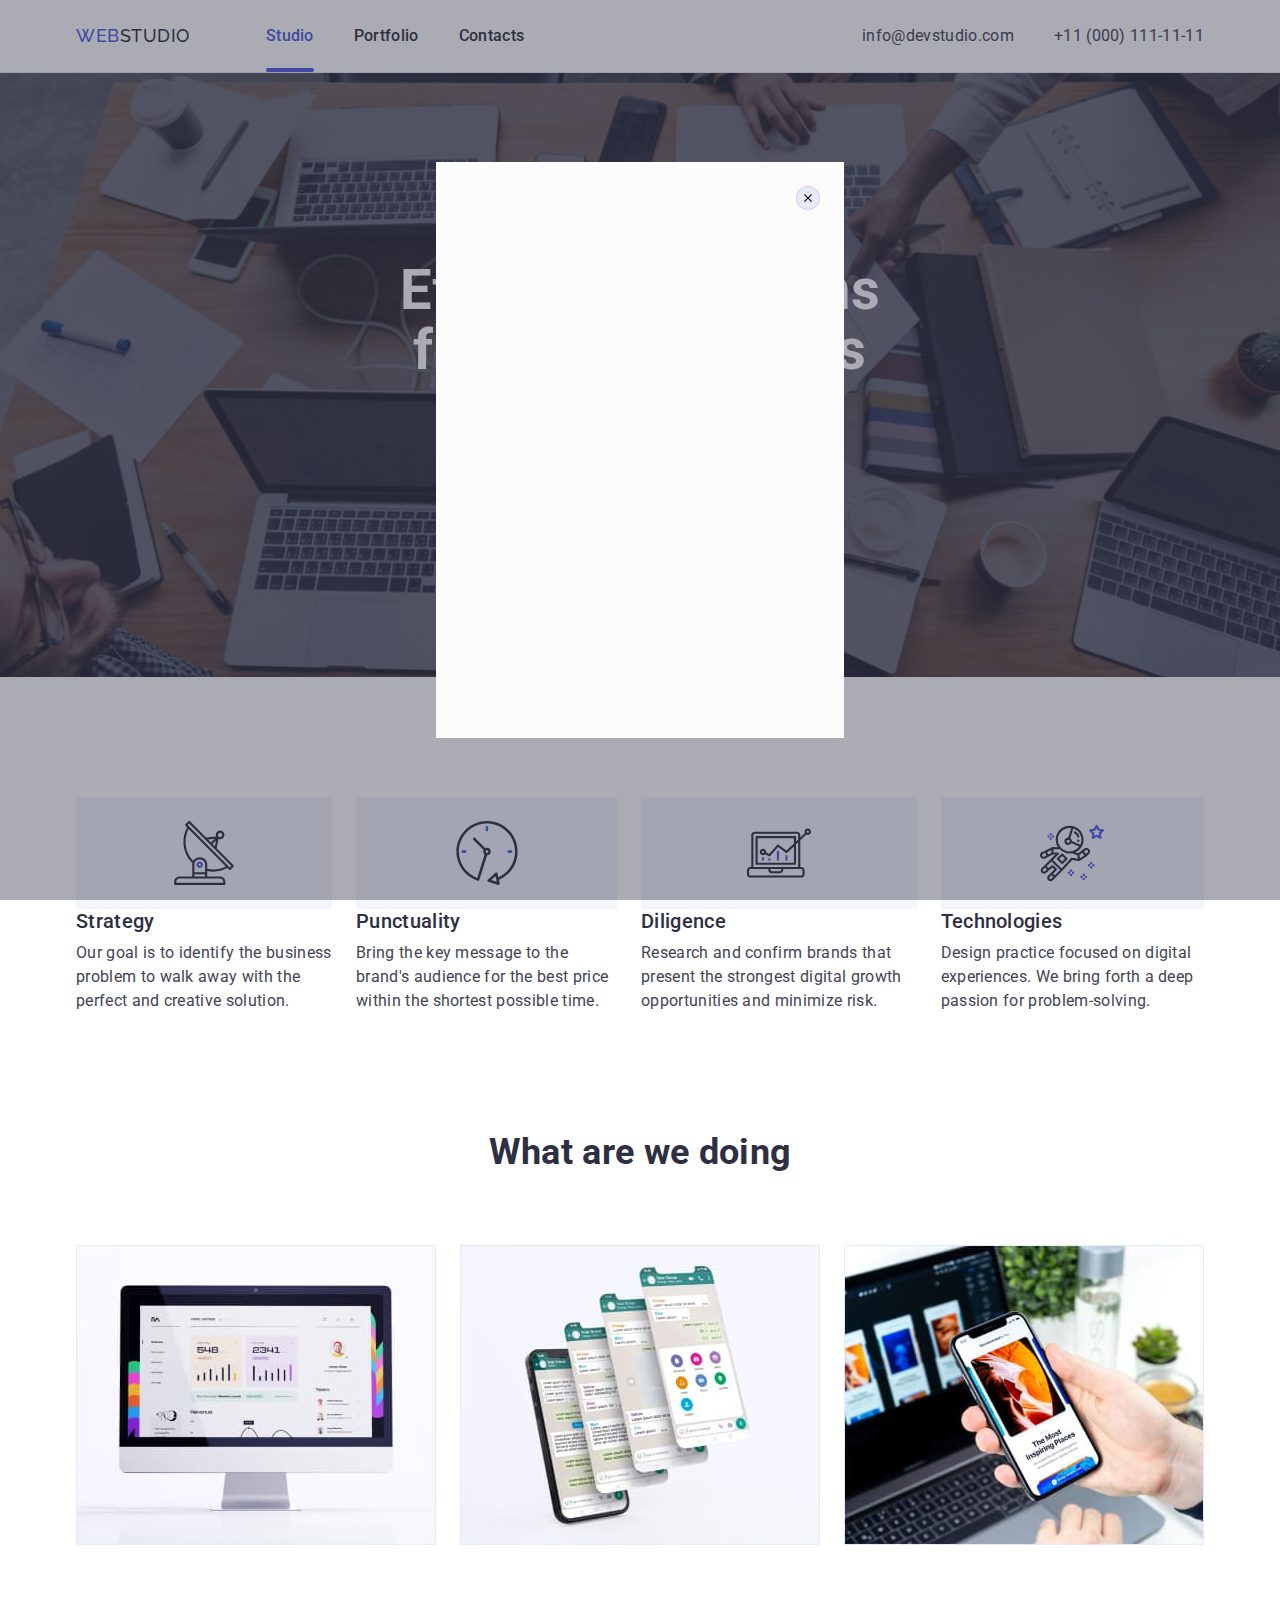
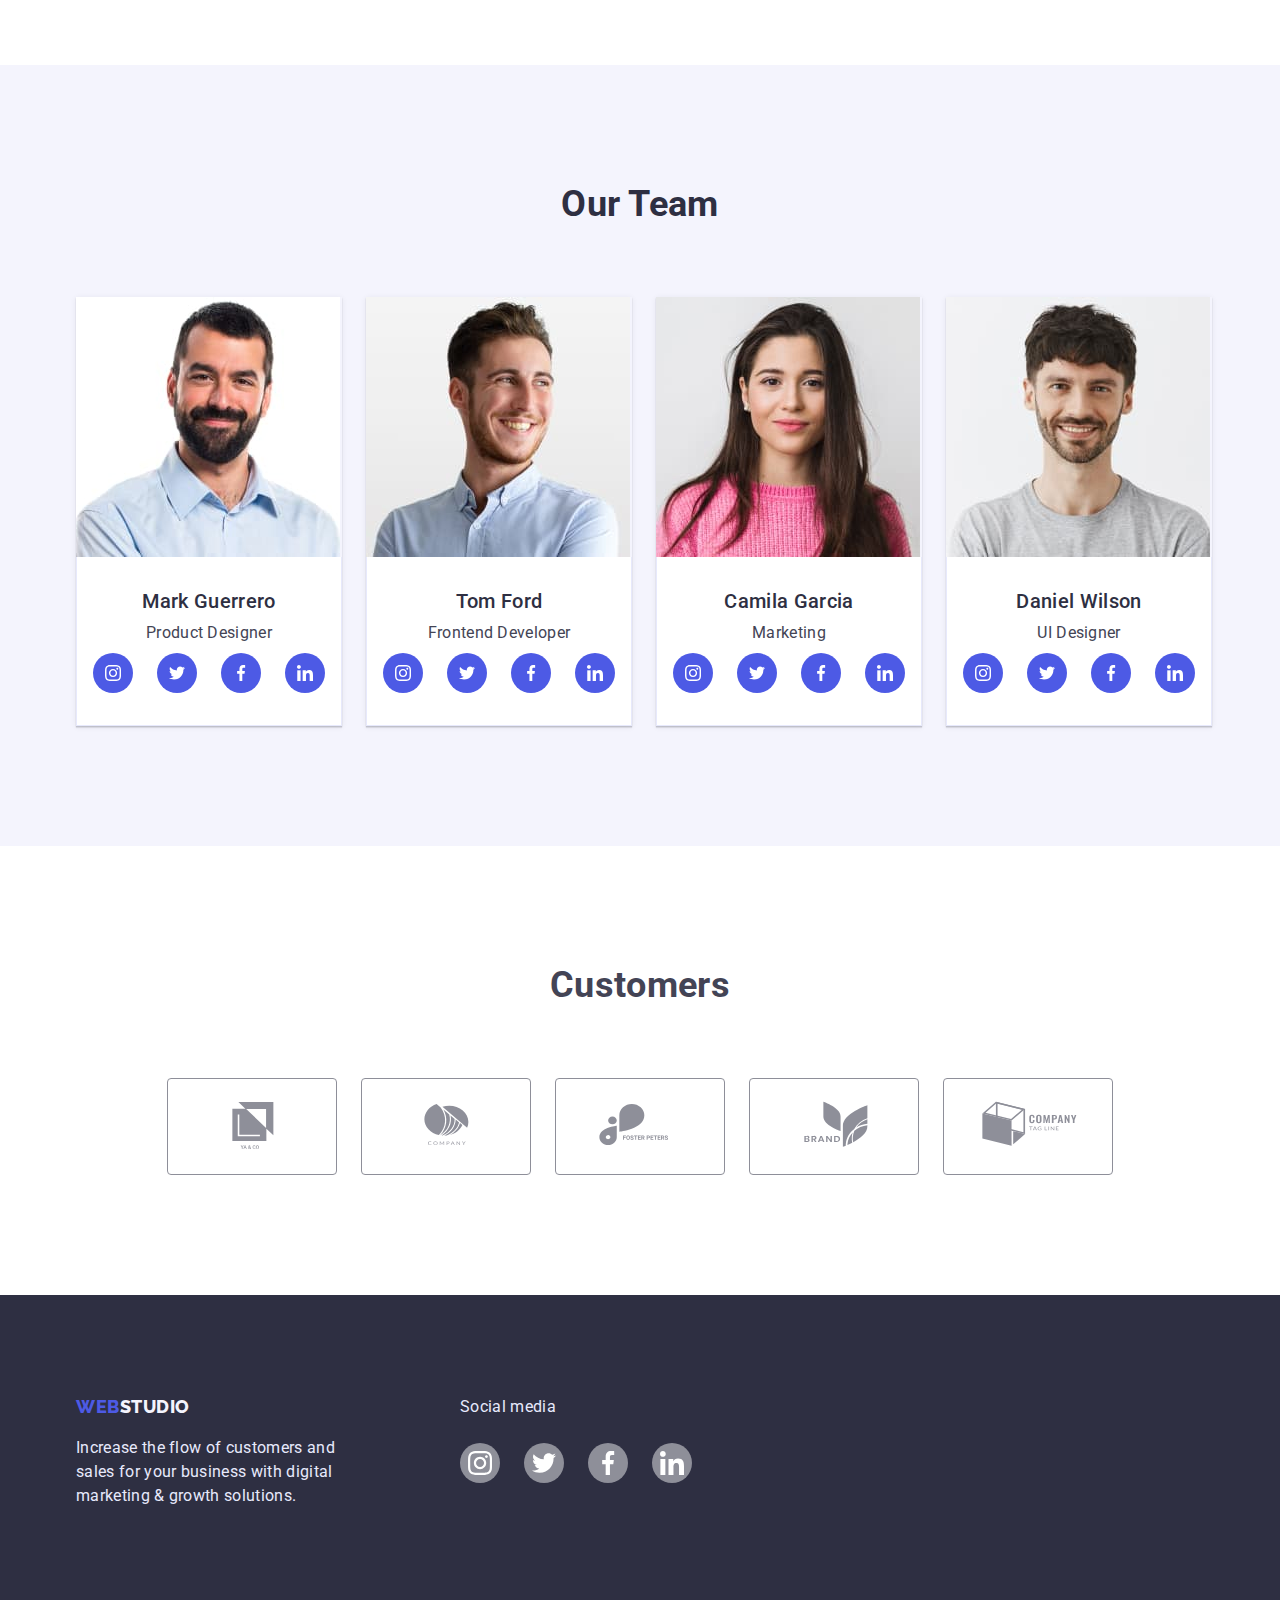
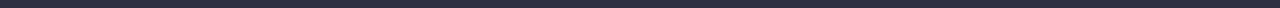
==== index.html @ e722dc57 "Д.з.5" ====
<!DOCTYPE html>
<html lang="en">
  <head>
    <meta charset="UTF-8" />
    <meta http-equiv="X-UA-Compatible" content="IE=edge" />
    <meta name="viewport" content="width=device-width, initial-scale=1.0" />
    <title>WEBSTUDIO</title>
    <link rel="preconnect" href="https://fonts.googleapis.com" />
    <link rel="preconnect" href="https://fonts.gstatic.com" crossorigin />
    <link
      href="https://fonts.googleapis.com/css2?family=Raleway:wght@800&family=Roboto:wght@400;500;700;900&display=swap"
      rel="stylesheet"
    />
    <link
      rel="stylesheet"
      href="https://cdn.jsdelivr.net/npm/modern-normalize@1.1.0/modern-normalize.min.css"
    />
    <link rel="stylesheet" href="./css/styles.css" />
  </head>
  <body>

    <!-- Шапка сайту -->
    <header class="page-header">
      <!-- Навігація -->
      <div class="container page-header-container">
        <nav class="site-nav">
          <a href="./index.html" class="logo link"
            ><span class="part-logo">Web</span>Studio</a
          >
          <ul class="nav list">
            <li class="nav-item">
              <a class="nav-link link studio-page" href="./index.html">Studio</a>
            </li>
            <li class="nav-item">
              <a class="nav-link link" href="./portfolio.html">Portfolio</a>
            </li>
            <li class="nav-item"><a class="link" href="">Contacts</a></li>
          </ul>
        </nav>
        <!-- Котактні данні -->
        <address class="contacts">
          <ul class="cont list">
            <li class="cont-item">
              <a class="cont-link link mail" href="mailto:info@devstudio.com"
                >info@devstudio.com</a
              >
            </li>
            <li class="cont-item">
              <a class="cont-link link" href="tel:+110001111111"
                >+11 (000) 111-11-11</a
              >
            </li>
          </ul>
        </address>
      </div>
    </header>
    <main>

      <!-- Секця герой -->
      <section class="hero">
        <div class="container">
          <h1 class="primary-title">Effective Solutions for Your Business</h1>
          <button type="button" class="order-button" data-modal-open>Order Service</button>
        </div>
      </section>

      <!-- Перелік переваг -->
      <section class="preference section">
        <div class="container">
          <h2 class="section-title ghost">Preference</h2>
          <ul class="pref-list list">
            <li class="pref-item">
              <div class="icon">
                <svg width="64" height="64">
                  <use href="./images/icons.svg#antenna"></use>
                </svg>
              </div>
              <h3 class="item-title">Strategy</h3>
              <p class="text">
                Our goal is to identify the business problem to walk away with
                the perfect and creative solution.
              </p>
            </li>
            <li class="pref-item">
              <div class="icon">
                <svg width="64" height="64">
                  <use href="./images/icons.svg#clock"></use>
                </svg>
              </div>
              <h3 class="item-title">Punctuality</h3>
              <p class="text">
                Bring the key message to the brand's audience for the best price
                within the shortest possible time.
              </p>
            </li>
            <li class="pref-item">
              <div class="icon">
                <svg width="64" height="64">
                  <use href="./images/icons.svg#diagram"></use>
                </svg>
              </div>
              <h3 class="item-title">Diligence</h3>
              <p class="text">
                Research and confirm brands that present the strongest digital
                growth opportunities and minimize risk.
              </p>
            </li>
            <li class="pref-item">
              <div class="icon">
                <svg width="64" height="64">
                  <use href="./images/icons.svg#astronaut"></use>
                </svg>
              </div>
              <h3 class="item-title">Technologies</h3>
              <p class="text">
                Design practice focused on digital experiences. We bring forth a
                deep passion for problem-solving.
              </p>
            </li>
          </ul>
        </div>
      </section>

      <!-- Наші проекти -->
      <section class="projects section">
        <div class="container">
          <h2 class="section-title">What are we doing</h2>
          <ul class="proj-list list">
            <li class="proj-item">
              <img
                class="proj-img"
                src="./images/our_works/rectangle71.jpg"
                alt="tablet"
                width="360"
              />
            </li>
            <li class="proj-item">
              <img
                class="proj-img"
                src="./images/our_works/rectangle71-1.jpg"
                alt="smartphone"
                width="360"
              />
            </li>
            <li class="proj-item">
              <img
                class="proj-img"
                src="./images/our_works/rectangle71-2.jpg"
                alt="notebook_and_smartphone"
                width="360"
              />
            </li>
          </ul>
        </div>
      </section>

      <!-- Члени команди -->
      <section class="team section">
        <div class="container">
          <h2 class="section-title">Our Team</h2>
          <ul class="team-list list">
            <li class="team-member">
              <img src="./images/team/img.jpg" alt="man" width="264" />
              <div class="photo-team-decor">
                <h3 class="item-title">Mark Guerrero</h3>
                <p class="text">Product Designer</p>
                <ul class="soc-list list">
                  <li><a class="soc-link" href=""
                  ><svg class="soc-icon" width="16" height="16">
                    <use href="./images/icons.svg#instagram"></use></svg
                ></a></li>
                  <li><a class="soc-link" href=""
                  ><svg class="soc-icon" width="16" height="16">
                    <use href="./images/icons.svg#twitter"></use></svg
                ></a></li>
                  <li><a class="soc-link" href=""
                  ><svg class="soc-icon" width="16" height="16">
                    <use href="./images/icons.svg#facebook"></use></svg
                ></a></li>
                  <li><a class="soc-link" href=""
                  ><svg class="soc-icon" width="16" height="16">
                    <use href="./images/icons.svg#linkedin"></use></svg
                ></a></li>
                </ul>
              </div>
            </li>
            <li class="team-member">
              <img src="./images/team/img1.jpg" alt="man" width="264" />
              <div class="photo-team-decor">
                <h3 class="item-title">Tom Ford</h3>
                <p class="text">Frontend Developer</p>
               <ul class="soc-list list">
                  <li><a class="soc-link" href=""
                  ><svg class="soc-icon" width="16" height="16">
                    <use href="./images/icons.svg#instagram"></use></svg
                ></a></li>
                  <li><a class="soc-link" href=""
                  ><svg class="soc-icon" width="16" height="16">
                    <use href="./images/icons.svg#twitter"></use></svg
                ></a></li>
                  <li><a class="soc-link" href=""
                  ><svg class="soc-icon" width="16" height="16">
                    <use href="./images/icons.svg#facebook"></use></svg
                ></a></li>
                  <li><a class="soc-link" href=""
                  ><svg class="soc-icon" width="16" height="16">
                    <use href="./images/icons.svg#linkedin"></use></svg
                ></a></li>
                </ul>
              </div>
            </li>
            <li class="team-member">
              <img src="./images/team/img2.jpg" alt="woman" width="264" />
              <div class="photo-team-decor">
                <h3 class="item-title">Camila Garcia</h3>
                <p class="text">Marketing</p>
                <ul class="soc-list list">
                  <li><a class="soc-link" href=""
                  ><svg class="soc-icon" width="16" height="16">
                    <use href="./images/icons.svg#instagram"></use></svg
                ></a></li>
                  <li><a class="soc-link" href=""
                  ><svg class="soc-icon" width="16" height="16">
                    <use href="./images/icons.svg#twitter"></use></svg
                ></a></li>
                  <li><a class="soc-link" href=""
                  ><svg class="soc-icon" width="16" height="16">
                    <use href="./images/icons.svg#facebook"></use></svg
                ></a></li>
                  <li><a class="soc-link" href=""
                  ><svg class="soc-icon" width="16" height="16">
                    <use href="./images/icons.svg#linkedin"></use></svg
                ></a></li>
                </ul>
              </div>
            </li>
            <li class="team-member">
              <img src="./images/team/img3.jpg" alt="man" width="264" />
              <div class="photo-team-decor">
                <h3 class="item-title">Daniel Wilson</h3>
                <p class="text">UI Designer</p> 
                <ul class="soc-list list">
                  <li><a class="soc-link" href=""
                  ><svg class="soc-icon" width="16" height="16">
                    <use href="./images/icons.svg#instagram"></use></svg
                ></a></li>
                  <li><a class="soc-link" href=""
                  ><svg class="soc-icon" width="16" height="16">
                    <use href="./images/icons.svg#twitter"></use></svg
                ></a></li>
                  <li><a class="soc-link" href=""
                  ><svg class="soc-icon" width="16" height="16">
                    <use href="./images/icons.svg#facebook"></use></svg
                ></a></li>
                  <li><a class="soc-link" href=""
                  ><svg class="soc-icon" width="16" height="16">
                    <use href="./images/icons.svg#linkedin"></use></svg
                ></a></li>
                </ul>
              </div>
            </li>
          </ul>
        </div>
      </section>
    </main>

    <!-- Клієнти -->
    <section class="customers section">
      <div class="container"><h2 class="customers-title">Customers</h2>
      <ul class="customers-list list">
        <li class="customers-item"><a class="customers-link" href=""
            ><svg class="customers-logo"  width="104" height="56">
              <use href="./images/icons.svg#Logo-one"></use></svg
          ></a></li>
                    <li class="customers-item"><a class="customers-link" href=""
            ><svg class="customers-logo" width="104" height="56">
              <use href="./images/icons.svg#Logo-three"></use></svg
          ></a></li>
            <li class="customers-item"><a class="customers-link" href=""
            ><svg class="customers-logo" width="104" height="56">
              <use href="./images/icons.svg#Logo-four"></use></svg
          ></a></li><li class="customers-item"><a class="customers-link" href=""
            ><svg class="customers-logo"  width="104" height="56">
              <use href="./images/icons.svg#Logo-five"></use></svg
          ></a></li>
            <li class="customers-item"><a class="customers-link" href=""
            ><svg class="customers-logo" width="104" height="56">
              <use href="./images/icons.svg#Logo-six"></use></svg
          ></a></li>
                  </ul></div>
          </section>

    <!-- Підвал -->
    <footer class="page-footer">
      <div class="container footer-conteiner">
        <div class="footer-logo">
          <a href="./index.html" class="logo link"
            ><span class="part-logo">Web</span>Studio</a
          >
          <p class="text-footer">
            Increase the flow of customers and sales for your business with
            digital marketing & growth solutions.
          </p>
        </div>
        <div class="soc-media">
          <p class="soc-media-text">Social media</p>
          <ul class="soc-media-list list">
            <li class="soc-media-item"><a class="cos-media-link" href=""
            ><svg class="soc-icon"  width="24" height="24">
              <use href="./images/icons.svg#instagram"></use></svg
          ></a></li>
            <li class="soc-media-item"><a class="cos-media-link" href=""
            ><svg class="soc-icon" width="24" height="24">
              <use href="./images/icons.svg#twitter"></use></svg
          ></a></li>
            <li class="soc-media-item"><a class="cos-media-link" href=""
            ><svg class="soc-icon" width="24" height="24">
              <use href="./images/icons.svg#facebook"></use></svg
          ></a></li>
            <li class="soc-media-item"><a class="cos-media-link" href=""
            ><svg class="soc-icon" width="24" height="24">
              <use href="./images/icons.svg#linkedin"></use></svg
          ></a></li>
          </ul>
        </div>
      </footer>
       <div class="backdrop" data-modal>
        <div class="modal">
          <button type="button" class="modal-close" data-modal-close><svg class="modal-close-icon" width="8" height="8">
            <use href="./images/icons.svg#icon-close"></use>
          </svg></button>
        </div>
       </div>
       <script src="./js/modal.js"></script>
  </body>
</html>
---- css/styles.css ----
/*! =========== ЗАГАЛЬНІ СТИЛІ ========== */
*,
*::before,
*::after {
    box-sizing: border-box;
}

h1,
h2,
h3,
h4,
p {
    margin-top: 0;
    margin-bottom: 0;
}

ul,
ol {
    margin-top: 0;
    margin-bottom: 0;
    padding-left: 0;
}

address {
    font-style: normal;
}

button {
    cursor: pointer;
}

img {
    display: block;
}

:root {
    --primery-brand-color: #4D5AE5;
    --pressed-state-color: #404BBF;
    --dark-color: #2E2F42;
    --succes-color: #31D0AA;
    --text-color: #434455;
    --subtle-text-color: #8E8F99;
    --accent-color: #E7E9FC;
    --light-color: #F4F4FD;
    --modal-overlay-color: #2E2F42;
    --hero-background-color: #2E2F42;
    --primery-bcg-color: #FFFFFF;
    --card-set-gap: 24px
}

.list {
    list-style: none;
}

.link {
    text-decoration: none;
}

body {
    background-color: var(--primery-bcg-color);
    color: var(--text-color);
    font-family: 'Roboto', sans-serif;
    font-size: 16px;
    line-height: 1.5;
    letter-spacing: 0.02em;
}

.section-title {
    color: var(--dark-color);
    font-weight: 700;
    font-size: 36px;
    line-height: 1.11;
    text-align: center;
    margin-bottom: 72px;
}

.item-title {
    color: var(--dark-color);
    font-weight: 500;
    font-size: 20px;
    line-height: 1.2;
    margin-bottom: 8px;
}

.container {
    width: 1158px;
    padding-left: 15px;
    padding-right: 15px;
    margin-left: auto;
    margin-right: auto;
}



/**!=========== СТИЛІ ДЛЯ index.html ========== */
/** =========== ШАПКА САЙТУ ========== */

.page-header {
    border-bottom: 1px solid var(--accent-color);
}

.page-header-container,
.site-nav,
.nav,
.cont.list {
    display: flex;
    align-items: center;
}

.page-header-container {
    justify-content: space-between;
    padding-top: var(--card-set-gap);
    padding-bottom: var(--card-set-gap);
}

.mail,
.nav-item:not(:last-child) {
    margin-right: 40px;
}


.logo {
    font-family: 'Raleway', sans-serif;
    color: var(--dark-color);
    text-transform: uppercase;
    font-weight: 800;
    font-size: 18px;
    line-height: 1.33;
    letter-spacing: 0.03em;
    margin-right: 76px;
    transition: color 250ms cubic-bezier(0.4, 0, 0.2, 1);
}

.logo:hover,
.logo:focus {
    color: var(--pressed-state-color);
}

.part-logo {
    color: var(--primery-brand-color);
    transition: color 250ms cubic-bezier(0.4, 0, 0.2, 1);
}

.part-logo:hover,
.part-logo:focus {
    color: var(--dark-color);
}

/* =========== НАВІГАЦІЯ ========== */
.site-nav .link {
    color: var(--dark-color);
    font-weight: 500;
    transition: color 250ms cubic-bezier(0.4, 0, 0.2, 1);
}

.site-nav .link:hover,
.site-nav .link:focus,
.contacts .link:hover,
.contacts .link:focus {
    color: var(--pressed-state-color);
}

.studio-page[href="./index.html"] {
    color: var(--primery-brand-color);
}


.studio-page[href="./index.html"]::after {
    content: "";
    display: block;
    width: 48px;
    height: 4px;
    border-radius: 2px;
    background-color: var(--primery-brand-color);
    position: absolute;
    margin-top: 20px;
}

/* =========== КОНТАКТНІ ДАННІ ========== */
.contacts .link {
    color: var(--text-color);
    transition: color 250ms cubic-bezier(0.4, 0, 0.2, 1);
}


/* !=========== ОСНОВНИЙ КОНТЕНТ ========== */

/** =========== СЕКЦІЯ ГЕРОЙ ========== */
.hero {
    text-align: center;
    background-color: var(--hero-background-color);
    padding-top: 188px;
    padding-bottom: 188px;

    background-image: linear-gradient(rgba(46, 47, 66, 0.7), rgba(46, 47, 66, 0.7)),
        url(../images/people-office.jpg);
    background-size: cover;
    max-width: 1440px;
    margin: 0 auto;
}

.primary-title {
    color: var(--primery-bcg-color);
    font-weight: 700;
    font-size: 56px;
    line-height: 1.071;
    text-align: center;
    margin: 0 auto 48px;
    width: 496px;

}

.order-button {
    display: inline-block;
    padding: 16px 32px;
    min-width: 170px;
    border-radius: 4px;
    background-color: var(--primery-brand-color);
    border: 2px solid transparent;

    text-align: center;
    color: var(--primery-bcg-color);
    font-family: 'Roboto', sans-serif;
    font-weight: 500;
    font-size: 16px;
    line-height: 1.5;

    transition: background-color 250ms cubic-bezier(0.4, 0, 0.2, 1);

}

.order-button:hover,
.order-button:focus {
    background-color: var(--pressed-state-color);
}

/** =========== ПЕРЕЛІК ПЕРЕВАГ ========== */
.section {
    padding-top: 120px;
    padding-bottom: 120px;
}

.preference {
    padding-bottom: 0;
}

.ghost {
    position: absolute;
    width: 1px;
    height: 1px;
    margin: -1px;
    border: 0;
    padding: 0;
    white-space: nowrap;
    clip-path: inset(100%);
    clip: rect(0 0 0 0);
    overflow: hidden;
}

.pref-list {
    display: flex;

}

.pref-item:not(:last-child) {
    margin-right: var(--card-set-gap);
}

.icon {
    display: flex;
    justify-content: center;
    background-color: var(--light-color);
    padding-top: 24px;
    padding-bottom: 24px;
    fill: var(--dark-color);
}

/* .pref-item::before {
    content: "";
    display: block;
    height: 112px;
    background-color: var(--light-color);
    background-size: contain;
    background-repeat: no-repeat;
    background-position: center;
}

.pref-item:nth-child(1)::before {
    background-image: url(../images/icons-ni/icon-antenna.svg);
}

.pref-item:nth-child(2)::before {
    background-image: url(../images/icons-ni/Icon-clock.svg);
}

.pref-item:nth-child(3)::before {
    background-image: url(../images/icons-ni/Icon-pc.svg);
}

.pref-item:nth-child(4)::before {
    background-image: url(../images/icons-ni/Icon-cosmo.svg);
} */

/** =========== НАШІ ПРОЕКТИ ==========  */
.proj-list {
    display: flex;
}

.proj-item:not(:last-child) {
    margin-right: var(--card-set-gap);
}

/** =========== ЧЛЕНИ КОМАНДИ ========== */
.team-list {
    display: flex;
    text-align-last: center;
}

.team-member:not(:last-child) {
    margin-right: var(--card-set-gap);
}

.team {
    background-color: var(--light-color);
}

.team-member {
    box-shadow: 0px 1px 6px rgba(46, 47, 66, 0.08), 0px 1px 1px rgba(46, 47, 66, 0.16), 0px 2px 1px rgba(46, 47, 66, 0.08);
}

.photo-team-decor {
    color: var(--text-color);
    border: 1px solid var(--accent-color);
    border-top: none;
    padding: 32px 16px;
    background-color: var(--primery-bcg-color);
}

.soc-list {
    margin-top: 8px;
    display: flex;
    gap: 24px;
    /* justify-content: center; */
}

.soc-link {
    display: flex;
    width: 40px;
    height: 40px;
    border-radius: 50%;
    background-color: var(--primery-brand-color);
    justify-content: center;
    align-items: center;
    transition: background-color 250ms cubic-bezier(0.4, 0, 0.2, 1);
}

.soc-link:hover,
.soc-link:focus {
    background-color: var(--pressed-state-color);

}

.soc-icon {
    fill: var(--primery-bcg-color);
}

/** =========== Клієнти ========== */
.customers {
    text-align: center;
}

.customers-title {
    font-weight: 700;
    font-size: 36px;
    line-height: 1.11;
}

.customers-list {
    display: flex;
    gap: var(--card-set-gap);
    justify-content: center;
    margin-top: 72px;
}

.customers-link {
    display: block;
    border: 1px solid var(--subtle-text-color);
    border-radius: 4px;
    fill: var(--subtle-text-color);
    padding: 16px 32px;

    transition: fill 250ms cubic-bezier(0.4, 0, 0.2, 1),
        border-color 250ms cubic-bezier(0.4, 0, 0.2, 1);
}

.customers-link:hover,
.customers-link:focus {
    fill: var(--pressed-state-color);
    border-color: var(--pressed-state-color);
}


/*! =========== ПІДВАЛ ========== */
.page-footer {
    background-color: var(--modal-overlay-color);
    color: var(--accent-color);
    padding-top: 100px;
    padding-bottom: 100px;
}

.footer-conteiner {
    display: flex;
}

.page-footer .part-logo,
.page-footer .link {
    transition: color 250ms cubic-bezier(0.4, 0, 0.2, 1);
}

.page-footer .link,
.page-footer .part-logo:hover,
.page-footer .part-logo:focus {
    color: var(--light-color);
}

.page-footer .link:hover,
.page-footer .link:focus {
    color: var(--primery-brand-color);
}

.text-footer {
    margin-top: 16px;
    width: 264px;
}

.soc-media {
    display: inline-block;
    margin-left: 120px;
}

.soc-media-text {
    margin-bottom: 24px;
}

.soc-media-list {
    display: flex;
    gap: 24px;
}


.cos-media-link {
    display: flex;
    width: 40px;
    height: 40px;
    border-radius: 50%;
    background-color: var(--subtle-text-color);
    justify-content: center;
    align-items: center;

    transition: background-color 250ms cubic-bezier(0.4, 0, 0.2, 1);
}

.cos-media-link:hover,
.cos-media-link:focus {
    background-color: var(--succes-color);
}

/* .footer-logo {margin-left: ;} */

/**! =========== СТИЛІ ДЛЯ portfolio.html ========= */
/** ========== Список можливостей ========= */
.portfolio-page[href="./portfolio.html"] {
    color: var(--primery-brand-color);
}

.portfolio-page[href="./portfolio.html"]::after {
    content: "";
    display: block;
    width: 66px;
    height: 4px;
    border-radius: 2px;
    background-color: var(--primery-brand-color);
    position: absolute;
    margin-top: 20px;
}

.capability {
    padding-top: 96px;
    padding-bottom: 120px;
}

.cap-list {
    display: flex;
    margin-bottom: 72px;
    justify-content: center;
}

.cap-filter:not(:last-child) {
    margin-right: var(--card-set-gap);
}

.portfolio-list {
    font-family: 'Roboto', sans-serif;
    font-size: 16px;
    line-height: 1.5;
    letter-spacing: 0.02em;

    display: flex;
    flex-wrap: wrap;
    /* margin-left: calc(-1 * var(--card-set-gap));
    margin-top: calc(-2 * var(--card-set-gap)); */
    row-gap: calc(2*var(--card-set-gap));
    column-gap: var(--card-set-gap);
}

.portfolio-item {
    /* flex-basis: calc(100%/ 3 - var(--card-set-gap)); */
    /* margin-left: var(--card-set-gap);
    margin-top: calc(2 * var(--card-set-gap)); */
    flex-basis: calc(100%-(2*var(--card-set-gap))/3);
    /* flex-basis: calc(100%/3 - var(--card-set-gap)); */

    transition: box-shadow 250ms cubic-bezier(0.4, 0, 0.2, 1);
}

.portfolio-item:hover {
    box-shadow: 0px 1px 6px rgba(46, 47, 66, 0.08), 0px 1px 1px rgba(46, 47, 66, 0.16), 0px 2px 1px rgba(46, 47, 66, 0.08);
}

.photo-decor {
    color: var(--text-color);
    border: 1px solid var(--accent-color);
    border-top: none;
    padding: 32px;
    background-color: var(--primery-bcg-color);
}

.filter-button {
    width: 112px;
    height: 48px;

    background-color: var(--light-color);
    color: var(--primery-brand-color);
    font-family: 'Roboto', sans-serif;
    font-weight: 500;
    font-size: 16px;
    line-height: 1.5;
    letter-spacing: 0.04em;

    border: 1px solid var(--accent-color);
    border-radius: 4px;

    transition: background-color 250ms cubic-bezier(0.4, 0, 0.2, 1),
        color 250ms cubic-bezier(0.4, 0, 0.2, 1),
        box-shadow 250ms cubic-bezier(0.4, 0, 0.2, 1);
}

.filter-button:hover,
.filter-button:focus {
    background-color: var(--pressed-state-color);
    color: var(--primery-bcg-color);
    box-shadow: 0px 3px 1px rgba(0, 0, 0, 0.1), 0px 2px 1px rgba(0, 0, 0, 0.08), 0px 2px 2px rgba(0, 0, 0, 0.12);
}

.card-overlay {
    position: relative;
    overflow: hidden;

}

.overlay {
    font-family: 'Roboto';
    font-size: 16px;
    line-height: 1.5;
    letter-spacing: 0.02em;
    color: var(--light-color);

    padding-top: 40px;
    padding-left: 32px;
    padding-right: 32px;
    background-color: var(--primery-brand-color);

    display: inline-block;
    position: absolute;
    top: 0;
    left: 0;
    width: 100%;
    height: 100%;
    overflow: auto;
    transform: translate(0, 100%);
    transition: transform 250ms cubic-bezier(0.4, 0, 0.2, 1);
}

.card-link:hover .overlay,
.card-link:focus .overlay {
    transform: translate(0, 0);
}

/*! ============ Модальне вікно =========== */
.backdrop {
    position: fixed;
    top: 0;
    left: 0;
    width: 100%;
    height: 100%;
    background-color: rgba(46, 47, 66, 0.4);
    z-index: 150;
    transition: visibility 250ms cubic-bezier(0.4, 0, 0.2, 1),
        opacity 800ms cubic-bezier(0.4, 0, 0.2, 1);
}

.backdrop.is-hidden {
    visibility: hidden;
    opacity: 0;
    pointer-events: none;
}

.modal {
    position: absolute;
    width: 408px;
    height: 576px;
    background-color: #fcfcfc;
    top: 50%;
    left: 50%;
    transform: translate(-50%, -50%);

}

.modal-close {
    position: absolute;
    top: 24px;
    right: 24px;
    display: flex;
    justify-content: center;
    align-items: center;
    width: 24px;
    height: 24px;
    border: 1px solid rgba(0, 0, 0, 0.1);
    border-radius: 50%;
    background-color: #E7E9FC;
    transition: background-color 250ms cubic-bezier(0.4, 0, 0.2, 1);
    transition: fill 250ms cubic-bezier(0.4, 0, 0.2, 1);
}


.modal-close:hover,
.modal-close:focus {
    fill: var(--primery-bcg-color);
    background-color: var(--pressed-state-color);
}
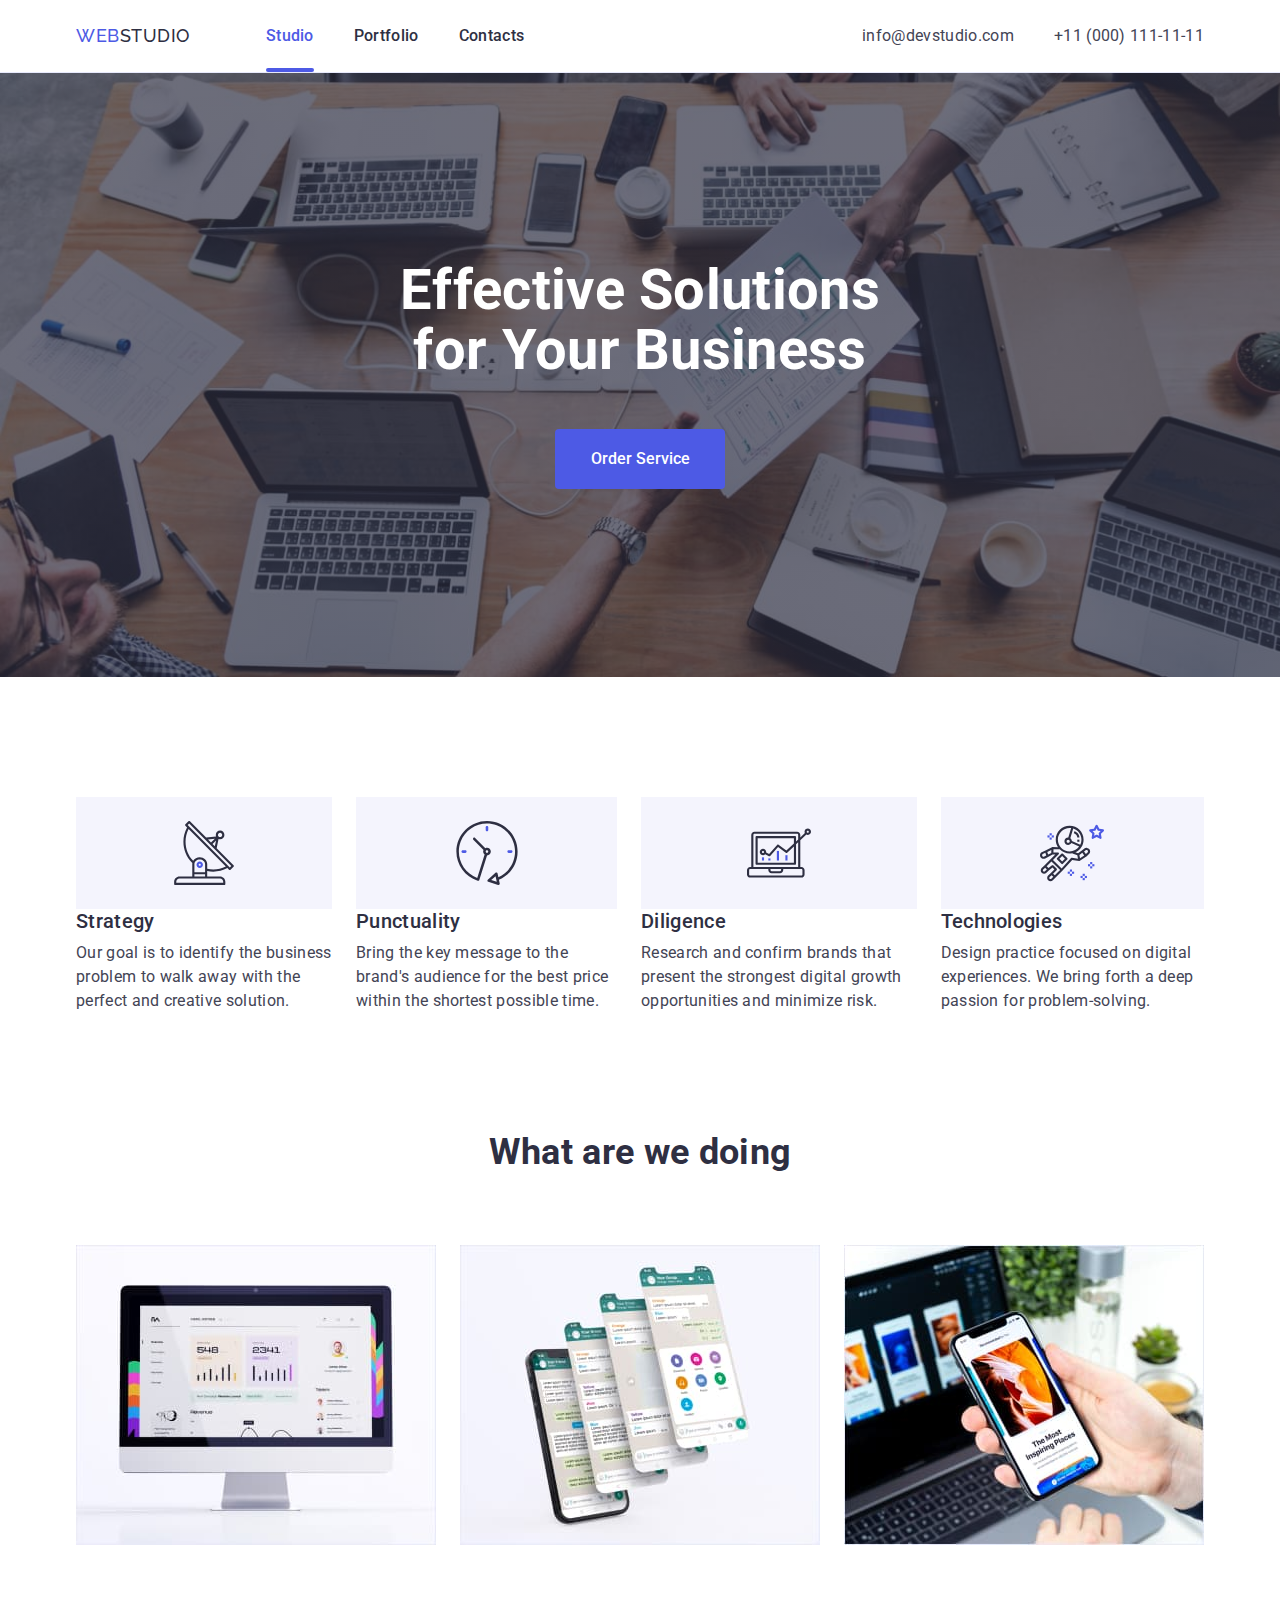
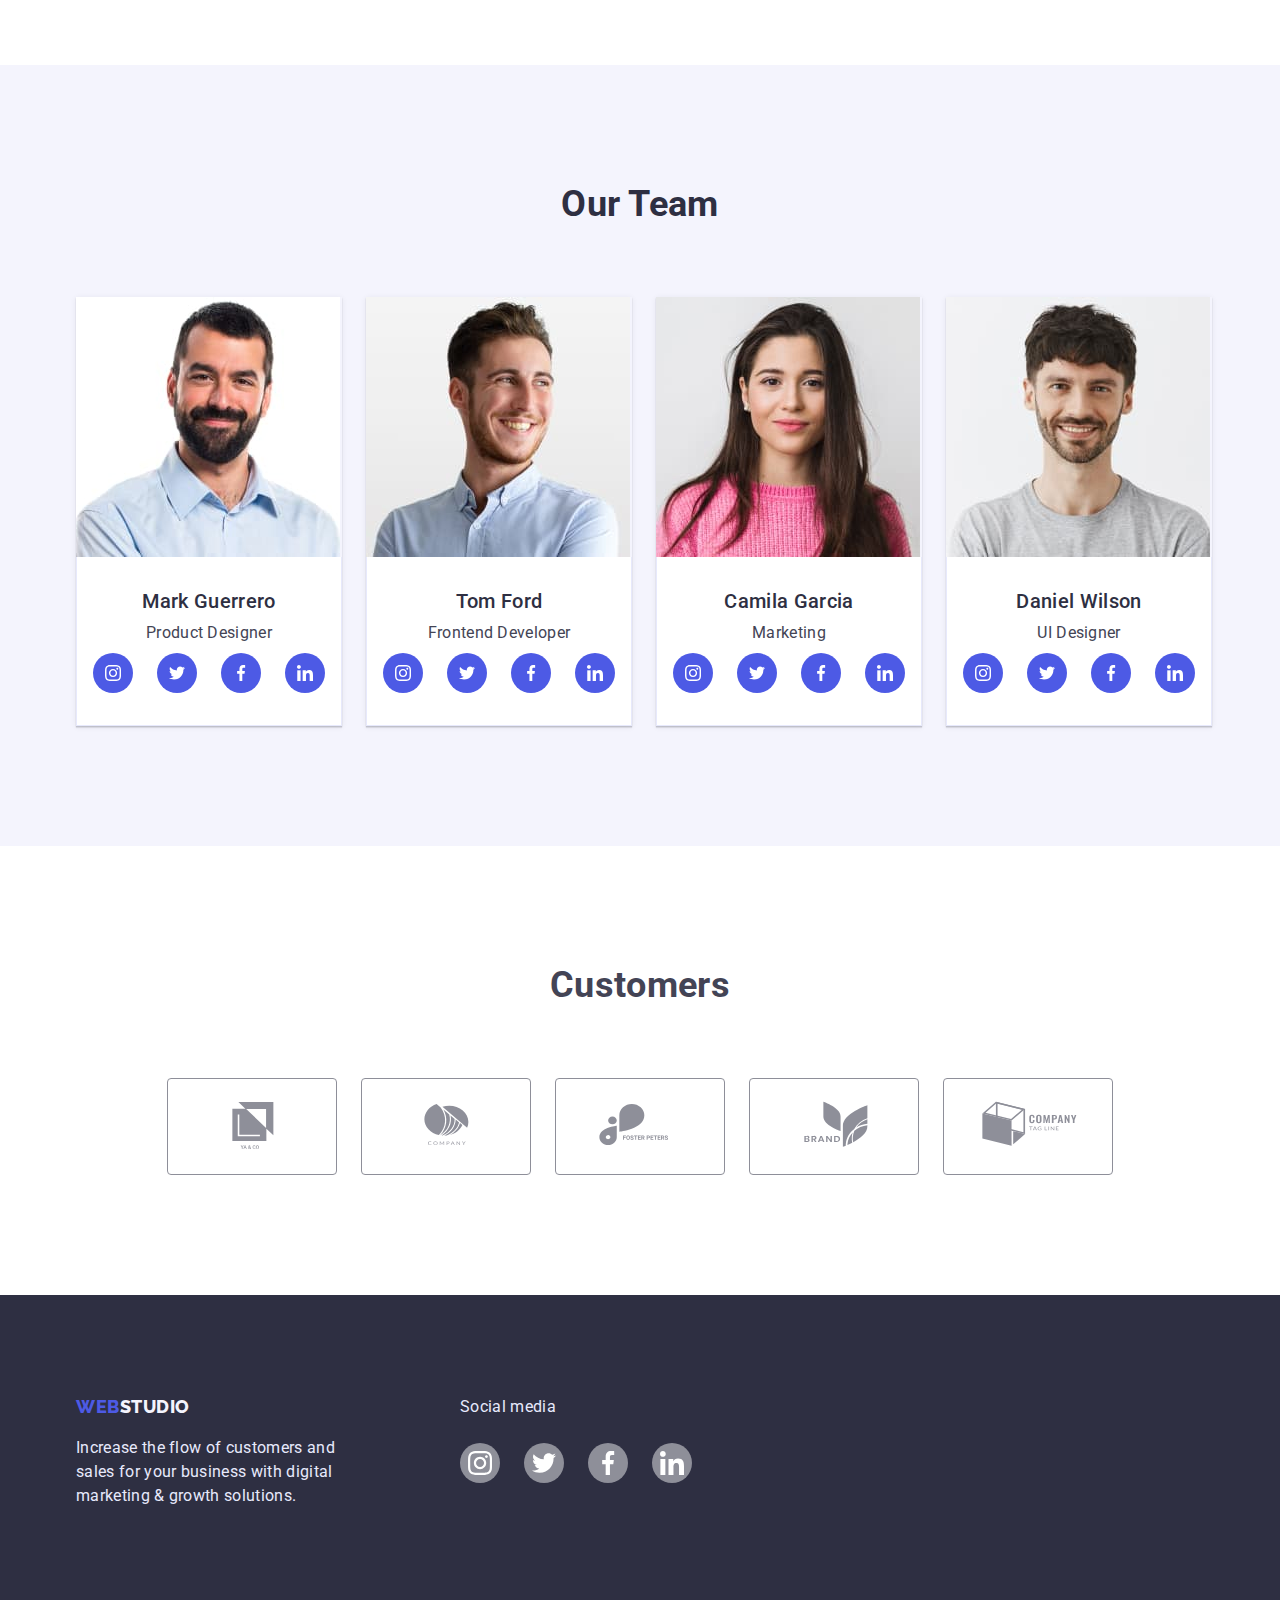
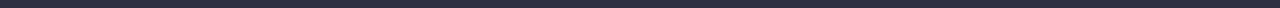
==== commit 9faf5409: "Д.З.5.1" ====
--- a/index.html
+++ b/index.html
@@ -324,7 +324,7 @@
           </ul>
         </div>
       </footer>
-       <div class="backdrop" data-modal>
+       <div class="backdrop is-hidden" data-modal>
         <div class="modal">
           <button type="button" class="modal-close" data-modal-close><svg class="modal-close-icon" width="8" height="8">
             <use href="./images/icons.svg#icon-close"></use>
--- a/css/styles.css
+++ b/css/styles.css
@@ -607,7 +607,9 @@
     z-index: 150;
     transition: visibility 250ms cubic-bezier(0.4, 0, 0.2, 1),
         opacity 800ms cubic-bezier(0.4, 0, 0.2, 1);
-}
+
+}
+
 
 .backdrop.is-hidden {
     visibility: hidden;
@@ -623,8 +625,12 @@
     top: 50%;
     left: 50%;
     transform: translate(-50%, -50%);
-
-}
+    /* transition: translate 800ms linear, */
+}
+
+/* .is-hidden>.modal {
+    transform: translate(0, 0);
+} */
 
 .modal-close {
     position: absolute;
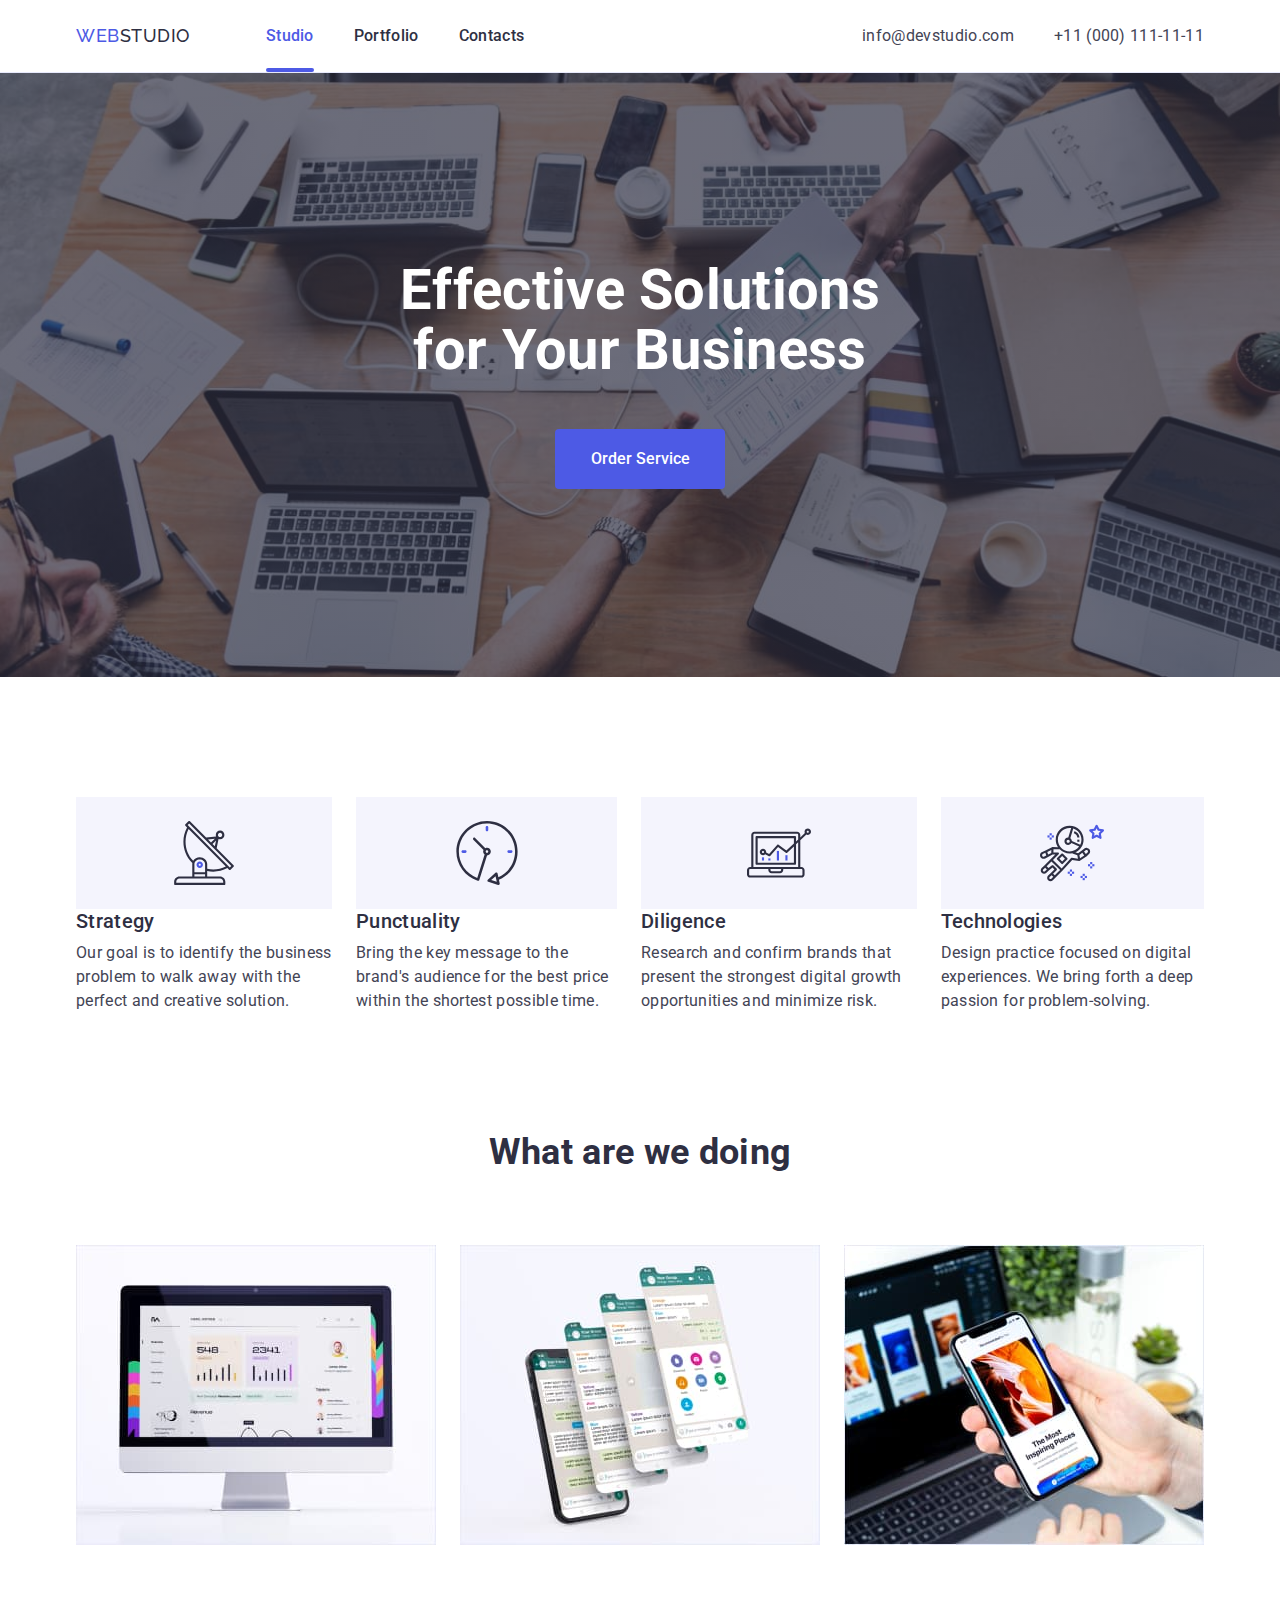
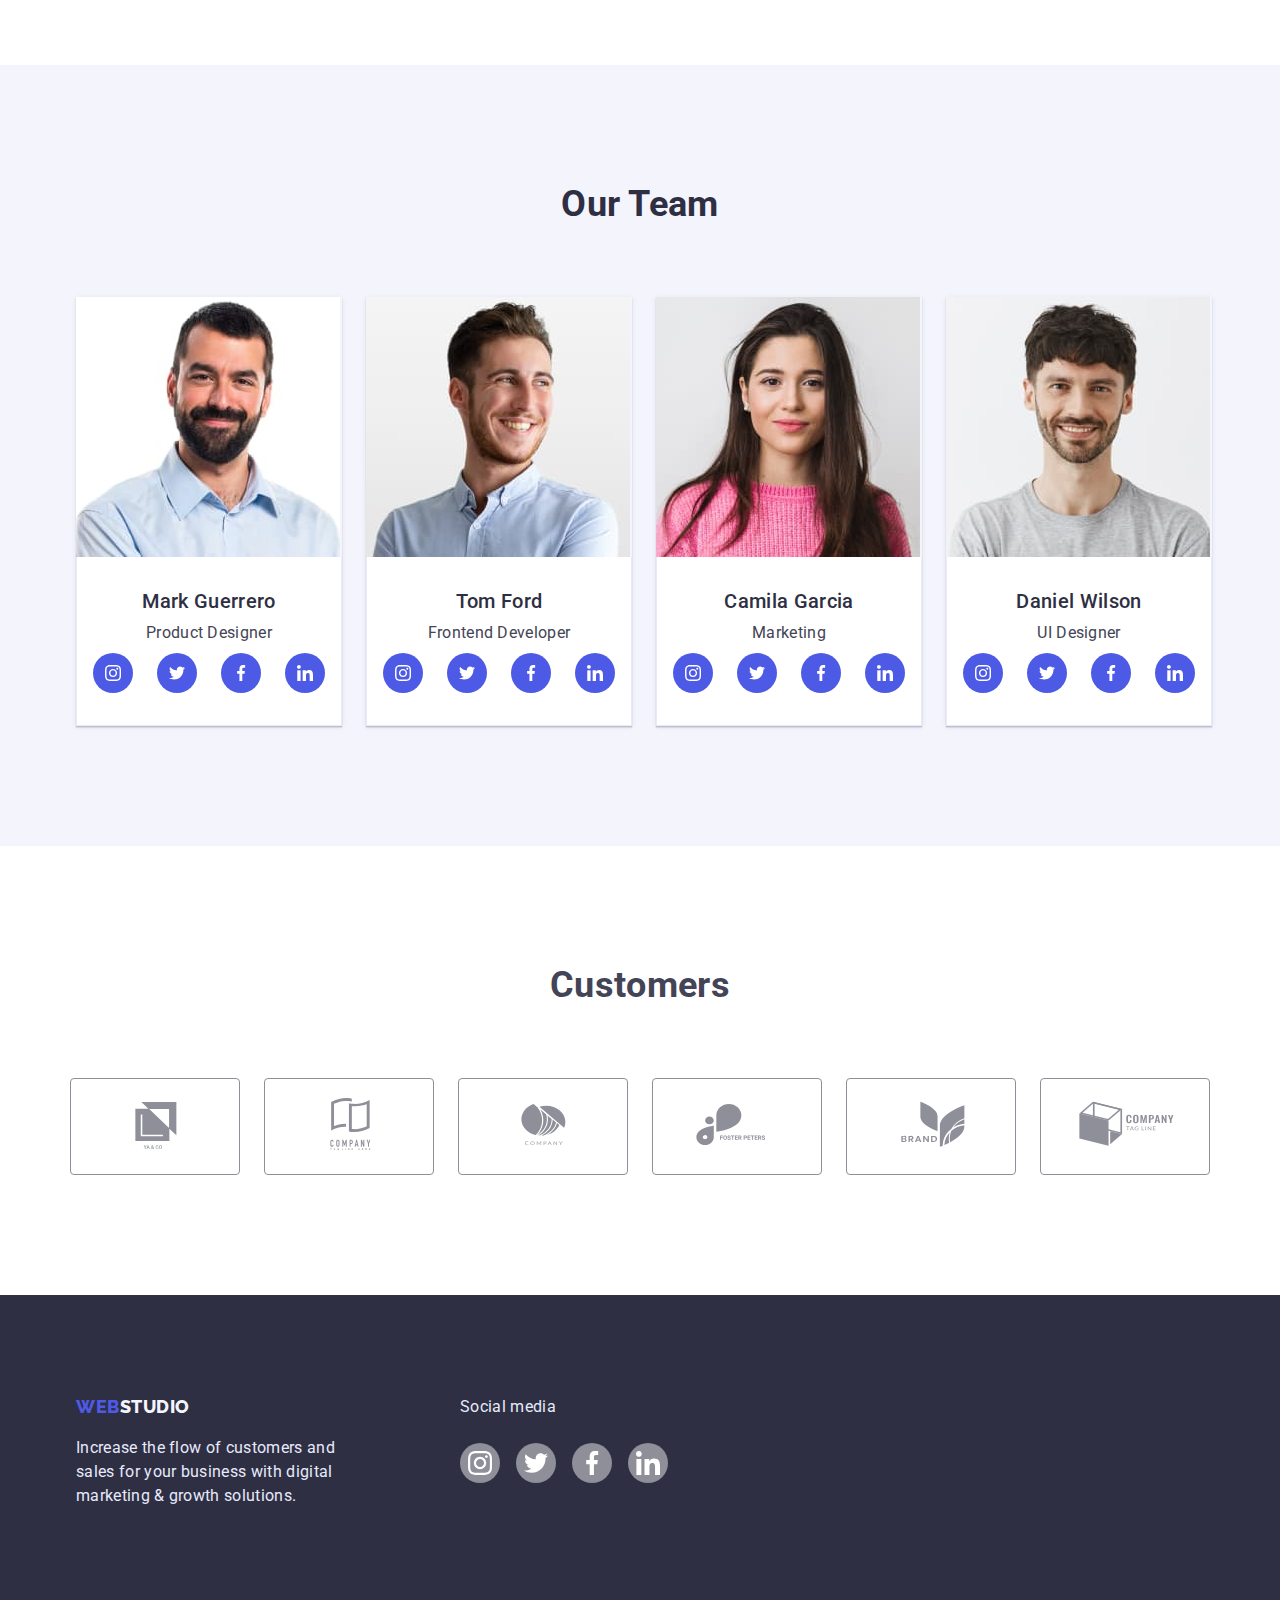
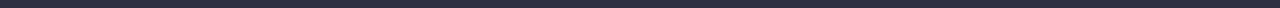
==== commit b3e73e87: "д.з.5.3" ====
--- a/index.html
+++ b/index.html
@@ -18,7 +18,6 @@
     <link rel="stylesheet" href="./css/styles.css" />
   </head>
   <body>
-
     <!-- Шапка сайту -->
     <header class="page-header">
       <!-- Навігація -->
@@ -29,7 +28,9 @@
           >
           <ul class="nav list">
             <li class="nav-item">
-              <a class="nav-link link studio-page" href="./index.html">Studio</a>
+              <a class="nav-link link studio-page" href="./index.html"
+                >Studio</a
+              >
             </li>
             <li class="nav-item">
               <a class="nav-link link" href="./portfolio.html">Portfolio</a>
@@ -55,12 +56,13 @@
       </div>
     </header>
     <main>
-
       <!-- Секця герой -->
       <section class="hero">
         <div class="container">
           <h1 class="primary-title">Effective Solutions for Your Business</h1>
-          <button type="button" class="order-button" data-modal-open>Order Service</button>
+          <button type="button" class="order-button" data-modal-open>
+            Order Service
+          </button>
         </div>
       </section>
 
@@ -165,22 +167,30 @@
                 <h3 class="item-title">Mark Guerrero</h3>
                 <p class="text">Product Designer</p>
                 <ul class="soc-list list">
-                  <li><a class="soc-link" href=""
-                  ><svg class="soc-icon" width="16" height="16">
-                    <use href="./images/icons.svg#instagram"></use></svg
-                ></a></li>
-                  <li><a class="soc-link" href=""
-                  ><svg class="soc-icon" width="16" height="16">
-                    <use href="./images/icons.svg#twitter"></use></svg
-                ></a></li>
-                  <li><a class="soc-link" href=""
-                  ><svg class="soc-icon" width="16" height="16">
-                    <use href="./images/icons.svg#facebook"></use></svg
-                ></a></li>
-                  <li><a class="soc-link" href=""
-                  ><svg class="soc-icon" width="16" height="16">
-                    <use href="./images/icons.svg#linkedin"></use></svg
-                ></a></li>
+                  <li>
+                    <a class="soc-link" href=""
+                      ><svg class="soc-icon" width="16" height="16">
+                        <use href="./images/icons.svg#instagram"></use></svg
+                    ></a>
+                  </li>
+                  <li>
+                    <a class="soc-link" href=""
+                      ><svg class="soc-icon" width="16" height="16">
+                        <use href="./images/icons.svg#twitter"></use></svg
+                    ></a>
+                  </li>
+                  <li>
+                    <a class="soc-link" href=""
+                      ><svg class="soc-icon" width="16" height="16">
+                        <use href="./images/icons.svg#facebook"></use></svg
+                    ></a>
+                  </li>
+                  <li>
+                    <a class="soc-link" href=""
+                      ><svg class="soc-icon" width="16" height="16">
+                        <use href="./images/icons.svg#linkedin"></use></svg
+                    ></a>
+                  </li>
                 </ul>
               </div>
             </li>
@@ -189,23 +199,31 @@
               <div class="photo-team-decor">
                 <h3 class="item-title">Tom Ford</h3>
                 <p class="text">Frontend Developer</p>
-               <ul class="soc-list list">
-                  <li><a class="soc-link" href=""
-                  ><svg class="soc-icon" width="16" height="16">
-                    <use href="./images/icons.svg#instagram"></use></svg
-                ></a></li>
-                  <li><a class="soc-link" href=""
-                  ><svg class="soc-icon" width="16" height="16">
-                    <use href="./images/icons.svg#twitter"></use></svg
-                ></a></li>
-                  <li><a class="soc-link" href=""
-                  ><svg class="soc-icon" width="16" height="16">
-                    <use href="./images/icons.svg#facebook"></use></svg
-                ></a></li>
-                  <li><a class="soc-link" href=""
-                  ><svg class="soc-icon" width="16" height="16">
-                    <use href="./images/icons.svg#linkedin"></use></svg
-                ></a></li>
+                <ul class="soc-list list">
+                  <li>
+                    <a class="soc-link" href=""
+                      ><svg class="soc-icon" width="16" height="16">
+                        <use href="./images/icons.svg#instagram"></use></svg
+                    ></a>
+                  </li>
+                  <li>
+                    <a class="soc-link" href=""
+                      ><svg class="soc-icon" width="16" height="16">
+                        <use href="./images/icons.svg#twitter"></use></svg
+                    ></a>
+                  </li>
+                  <li>
+                    <a class="soc-link" href=""
+                      ><svg class="soc-icon" width="16" height="16">
+                        <use href="./images/icons.svg#facebook"></use></svg
+                    ></a>
+                  </li>
+                  <li>
+                    <a class="soc-link" href=""
+                      ><svg class="soc-icon" width="16" height="16">
+                        <use href="./images/icons.svg#linkedin"></use></svg
+                    ></a>
+                  </li>
                 </ul>
               </div>
             </li>
@@ -215,22 +233,30 @@
                 <h3 class="item-title">Camila Garcia</h3>
                 <p class="text">Marketing</p>
                 <ul class="soc-list list">
-                  <li><a class="soc-link" href=""
-                  ><svg class="soc-icon" width="16" height="16">
-                    <use href="./images/icons.svg#instagram"></use></svg
-                ></a></li>
-                  <li><a class="soc-link" href=""
-                  ><svg class="soc-icon" width="16" height="16">
-                    <use href="./images/icons.svg#twitter"></use></svg
-                ></a></li>
-                  <li><a class="soc-link" href=""
-                  ><svg class="soc-icon" width="16" height="16">
-                    <use href="./images/icons.svg#facebook"></use></svg
-                ></a></li>
-                  <li><a class="soc-link" href=""
-                  ><svg class="soc-icon" width="16" height="16">
-                    <use href="./images/icons.svg#linkedin"></use></svg
-                ></a></li>
+                  <li>
+                    <a class="soc-link" href=""
+                      ><svg class="soc-icon" width="16" height="16">
+                        <use href="./images/icons.svg#instagram"></use></svg
+                    ></a>
+                  </li>
+                  <li>
+                    <a class="soc-link" href=""
+                      ><svg class="soc-icon" width="16" height="16">
+                        <use href="./images/icons.svg#twitter"></use></svg
+                    ></a>
+                  </li>
+                  <li>
+                    <a class="soc-link" href=""
+                      ><svg class="soc-icon" width="16" height="16">
+                        <use href="./images/icons.svg#facebook"></use></svg
+                    ></a>
+                  </li>
+                  <li>
+                    <a class="soc-link" href=""
+                      ><svg class="soc-icon" width="16" height="16">
+                        <use href="./images/icons.svg#linkedin"></use></svg
+                    ></a>
+                  </li>
                 </ul>
               </div>
             </li>
@@ -238,24 +264,32 @@
               <img src="./images/team/img3.jpg" alt="man" width="264" />
               <div class="photo-team-decor">
                 <h3 class="item-title">Daniel Wilson</h3>
-                <p class="text">UI Designer</p> 
+                <p class="text">UI Designer</p>
                 <ul class="soc-list list">
-                  <li><a class="soc-link" href=""
-                  ><svg class="soc-icon" width="16" height="16">
-                    <use href="./images/icons.svg#instagram"></use></svg
-                ></a></li>
-                  <li><a class="soc-link" href=""
-                  ><svg class="soc-icon" width="16" height="16">
-                    <use href="./images/icons.svg#twitter"></use></svg
-                ></a></li>
-                  <li><a class="soc-link" href=""
-                  ><svg class="soc-icon" width="16" height="16">
-                    <use href="./images/icons.svg#facebook"></use></svg
-                ></a></li>
-                  <li><a class="soc-link" href=""
-                  ><svg class="soc-icon" width="16" height="16">
-                    <use href="./images/icons.svg#linkedin"></use></svg
-                ></a></li>
+                  <li>
+                    <a class="soc-link" href=""
+                      ><svg class="soc-icon" width="16" height="16">
+                        <use href="./images/icons.svg#instagram"></use></svg
+                    ></a>
+                  </li>
+                  <li>
+                    <a class="soc-link" href=""
+                      ><svg class="soc-icon" width="16" height="16">
+                        <use href="./images/icons.svg#twitter"></use></svg
+                    ></a>
+                  </li>
+                  <li>
+                    <a class="soc-link" href=""
+                      ><svg class="soc-icon" width="16" height="16">
+                        <use href="./images/icons.svg#facebook"></use></svg
+                    ></a>
+                  </li>
+                  <li>
+                    <a class="soc-link" href=""
+                      ><svg class="soc-icon" width="16" height="16">
+                        <use href="./images/icons.svg#linkedin"></use></svg
+                    ></a>
+                  </li>
                 </ul>
               </div>
             </li>
@@ -266,29 +300,54 @@
 
     <!-- Клієнти -->
     <section class="customers section">
-      <div class="container"><h2 class="customers-title">Customers</h2>
-      <ul class="customers-list list">
-        <li class="customers-item"><a class="customers-link" href=""
-            ><svg class="customers-logo"  width="104" height="56">
-              <use href="./images/icons.svg#Logo-one"></use></svg
-          ></a></li>
-                    <li class="customers-item"><a class="customers-link" href=""
-            ><svg class="customers-logo" width="104" height="56">
-              <use href="./images/icons.svg#Logo-three"></use></svg
-          ></a></li>
-            <li class="customers-item"><a class="customers-link" href=""
-            ><svg class="customers-logo" width="104" height="56">
-              <use href="./images/icons.svg#Logo-four"></use></svg
-          ></a></li><li class="customers-item"><a class="customers-link" href=""
-            ><svg class="customers-logo"  width="104" height="56">
-              <use href="./images/icons.svg#Logo-five"></use></svg
-          ></a></li>
-            <li class="customers-item"><a class="customers-link" href=""
-            ><svg class="customers-logo" width="104" height="56">
-              <use href="./images/icons.svg#Logo-six"></use></svg
-          ></a></li>
-                  </ul></div>
-          </section>
+      <div class="container">
+        <h2 class="customers-title">Customers</h2>
+        <ul class="customers-list list">
+          <li class="customers-item">
+            <a class="customers-link" href="">
+              <svg class="customers-logo" width="104" height="56">
+                <use href="./images/icons.svg#Logo-one"></use>
+              </svg>
+            </a>
+          </li>
+          <li class="customers-item">
+            <a class="customers-link" href="">
+              <svg class="customers-logo" width="104" height="56">
+                <use href="./images/icons.svg#Logo-two"></use>
+              </svg>
+            </a>
+          </li>
+          <li class="customers-item">
+            <a class="customers-link" href="">
+              <svg class="customers-logo" width="104" height="56">
+                <use href="./images/icons.svg#Logo-three"></use>
+              </svg>
+            </a>
+          </li>
+          <li class="customers-item">
+            <a class="customers-link" href="">
+              <svg class="customers-logo" width="104" height="56">
+                <use href="./images/icons.svg#Logo-four"></use>
+              </svg>
+            </a>
+          </li>
+          <li class="customers-item">
+            <a class="customers-link" href="">
+              <svg class="customers-logo" width="104" height="56">
+                <use href="./images/icons.svg#Logo-five"></use>
+              </svg>
+            </a>
+          </li>
+          <li class="customers-item">
+            <a class="customers-link" href="">
+              <svg class="customers-logo" width="104" height="56">
+                <use href="./images/icons.svg#Logo-six"></use>
+              </svg>
+            </a>
+          </li>
+        </ul>
+      </div>
+    </section>
 
     <!-- Підвал -->
     <footer class="page-footer">
@@ -305,32 +364,47 @@
         <div class="soc-media">
           <p class="soc-media-text">Social media</p>
           <ul class="soc-media-list list">
-            <li class="soc-media-item"><a class="cos-media-link" href=""
-            ><svg class="soc-icon"  width="24" height="24">
-              <use href="./images/icons.svg#instagram"></use></svg
-          ></a></li>
-            <li class="soc-media-item"><a class="cos-media-link" href=""
-            ><svg class="soc-icon" width="24" height="24">
-              <use href="./images/icons.svg#twitter"></use></svg
-          ></a></li>
-            <li class="soc-media-item"><a class="cos-media-link" href=""
-            ><svg class="soc-icon" width="24" height="24">
-              <use href="./images/icons.svg#facebook"></use></svg
-          ></a></li>
-            <li class="soc-media-item"><a class="cos-media-link" href=""
-            ><svg class="soc-icon" width="24" height="24">
-              <use href="./images/icons.svg#linkedin"></use></svg
-          ></a></li>
-          </ul>
-        </div>
-      </footer>
-       <div class="backdrop is-hidden" data-modal>
-        <div class="modal">
-          <button type="button" class="modal-close" data-modal-close><svg class="modal-close-icon" width="8" height="8">
+            <li class="soc-media-item">
+              <a class="cos-media-link" href="">
+                <svg class="soc-icon" width="24" height="24">
+                  <use href="./images/icons.svg#instagram"></use>
+                </svg>
+              </a>
+            </li>
+            <li class="soc-media-item">
+              <a class="cos-media-link" href="">
+                <svg class="soc-icon" width="24" height="24">
+                  <use href="./images/icons.svg#twitter"></use>
+                </svg>
+              </a>
+            </li>
+            <li class="soc-media-item">
+              <a class="cos-media-link" href="">
+                <svg class="soc-icon" width="24" height="24">
+                  <use href="./images/icons.svg#facebook"></use>
+                </svg>
+              </a>
+            </li>
+            <li class="soc-media-item">
+              <a class="cos-media-link" href="">
+                <svg class="soc-icon" width="24" height="24">
+                  <use href="./images/icons.svg#linkedin"></use>
+                </svg>
+              </a>
+            </li>
+          </ul>
+        </div>
+      </div>
+    </footer>
+    <div class="backdrop is-hidden" data-modal>
+      <div class="modal">
+        <button type="button" class="modal-close" data-modal-close>
+          <svg class="modal-close-icon" width="8" height="8">
             <use href="./images/icons.svg#icon-close"></use>
-          </svg></button>
-        </div>
-       </div>
-       <script src="./js/modal.js"></script>
+          </svg>
+        </button>
+      </div>
+    </div>
+    <script src="./js/modal.js"></script>
   </body>
 </html>
--- a/css/styles.css
+++ b/css/styles.css
@@ -166,13 +166,13 @@
 
 
 .studio-page[href="./index.html"]::after {
+    position: absolute;
     content: "";
     display: block;
     width: 48px;
     height: 4px;
     border-radius: 2px;
     background-color: var(--primery-brand-color);
-    position: absolute;
     margin-top: 20px;
 }
 
@@ -444,7 +444,7 @@
 
 .soc-media-list {
     display: flex;
-    gap: 24px;
+    gap: 16px;
 }
 
 
@@ -474,13 +474,13 @@
 }
 
 .portfolio-page[href="./portfolio.html"]::after {
+    position: absolute;
     content: "";
     display: block;
     width: 66px;
     height: 4px;
     border-radius: 2px;
     background-color: var(--primery-brand-color);
-    position: absolute;
     margin-top: 20px;
 }
 
@@ -569,17 +569,6 @@
 }
 
 .overlay {
-    font-family: 'Roboto';
-    font-size: 16px;
-    line-height: 1.5;
-    letter-spacing: 0.02em;
-    color: var(--light-color);
-
-    padding-top: 40px;
-    padding-left: 32px;
-    padding-right: 32px;
-    background-color: var(--primery-brand-color);
-
     display: inline-block;
     position: absolute;
     top: 0;
@@ -589,6 +578,18 @@
     overflow: auto;
     transform: translate(0, 100%);
     transition: transform 250ms cubic-bezier(0.4, 0, 0.2, 1);
+
+    padding-top: 40px;
+    padding-left: 32px;
+    padding-right: 32px;
+    background-color: var(--primery-brand-color);
+
+    font-family: 'Roboto';
+    font-size: 16px;
+    line-height: 1.5;
+    letter-spacing: 0.02em;
+    color: var(--light-color);
+
 }
 
 .card-link:hover .overlay,
